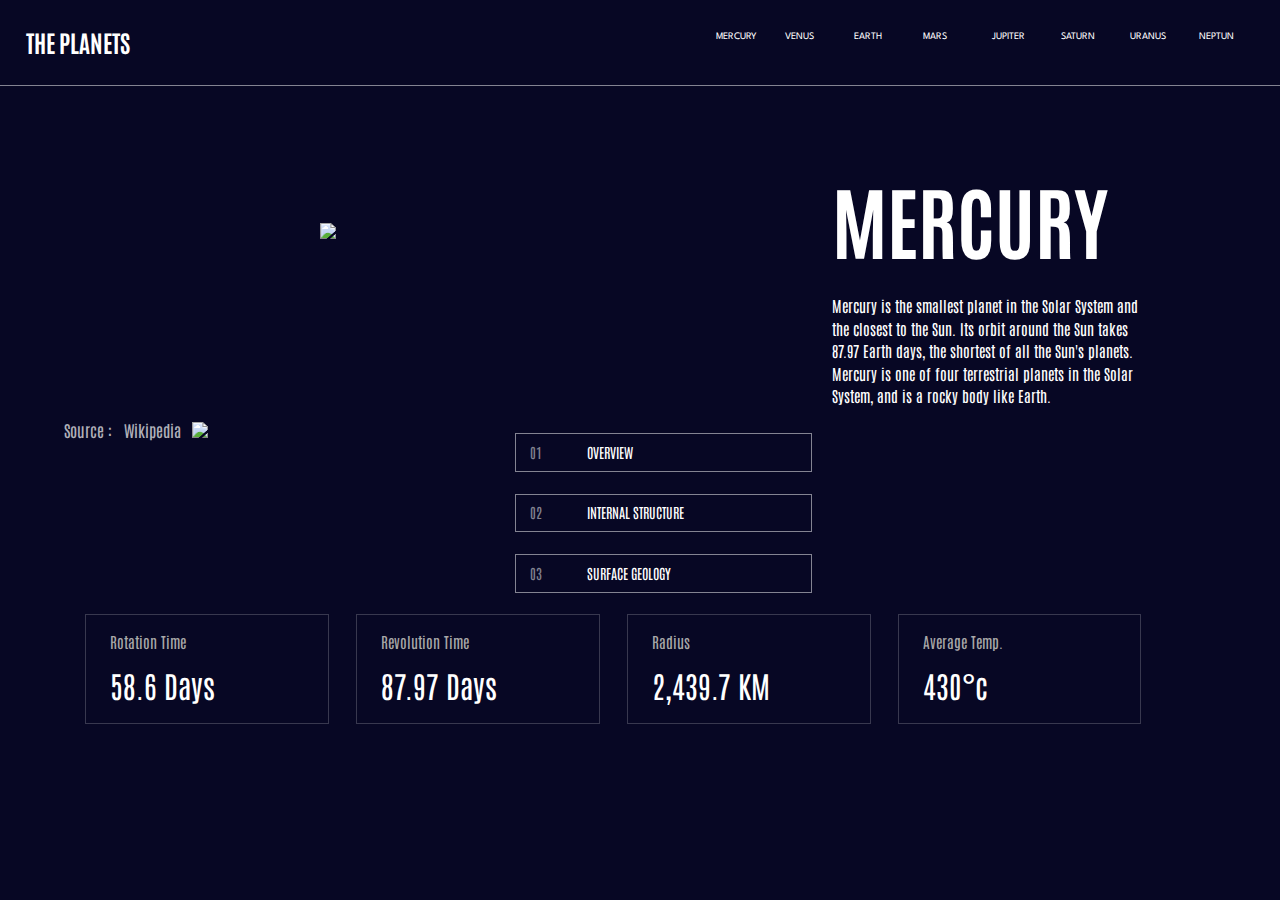
==== index.html @ b58ead9c "Add files via upload" ====
<!DOCTYPE html>
<html lang="en">

<head>
    <meta charset="UTF-8">
    <meta name="viewport" content="width=device-width, initial-scale=1.0">
    <link rel="icon" type="image/png" sizes="32x32" href="./assets/favicon-32x32.png">
    <link rel="stylesheet" href="style.css">
    <script src="https://ajax.googleapis.com/ajax/libs/jquery/3.6.0/jquery.min.js"></script>
    <title>Frontend Mentor | Planets fact site</title>
</head>
<header>
    <h2 id="logo">THE PLANETS</h2> <img id="menu" src="assets/icon-hamburger.png">
    <nav id="nva">
        <ul>
            <li id="prvi"> <a href="index.html">
                         Mercury<br/>
                    </a> </li>
            <li id="drugi"> <a href="venus.html">
                        Venus</a> </li>
            <li id="tretji"> <a href="earth.html">
                        Earth</a> </li>
            <li id="cetrti"> <a href="mars.html">
                        Mars</a> </li>
            <li id="peti"> <a href="jupiter.html">
                        Jupiter</a> </li>
            <li id="sesto"> <a href="saturn.html">
                        Saturn</a> </li>
            <li id="sedm"> <a href="uranus.html">
                        Uranus</a> </li>
            <li id="osm"> <a href="neptune.html">
                        Neptun</a> </li>
        </ul>
    </nav>
</header>

<body>
    <div id="ovMob">
        <div id="overview"><a href="#">OVERVIEW</a></div>
        <div id="structure"><a href="#">STRUCTURE</a></div>
        <div id="surface"><a href="#">SURFACE </a> </div>
    </div><img id="merSlika" src="assets/planet-mercury.svg">
    <div><img id="popUp" src="assets/geology-mercury.png"></div>
    <div id="merc">
        <input type="number" value="1" id="nevidse">
        <h1 id="mercNaslov">Mercury</h1>
        <div id="overTxtMerc">Mercury is the smallest planet in the Solar System and the closest to the Sun. Its orbit around the Sun takes 87.97 Earth days, the shortest of all the Sun's planets. Mercury is one of four terrestrial planets in the Solar System, and is a rocky body like Earth. </div>
        <div id="strMerc">Mercury appears to have a solid silicate crust and mantle overlying a solid, iron sulfide outer core layer, a deeper liquid core layer, and a solid inner core. The planet's density is the second highest in the Solar System at 5.427 g/cm3 , only slightly less than Earth's density. </div>
        <div id="srfcMerc">Source : Wikipedia Mercury's surface is similar in appearance to that of the Moon, showing extensive mare-like plains and heavy cratering, indicating that it has been geologically inactive for billions of years. It is more heterogeneous than either Mars's or the Moon’s. </div>
    </div>
    <div id="zani">Source :<a href="">Wikipedia</a><img src="assets/icon-source.svg"></div>
    <div id="ovTbt">
        <div id="overviewTbt">
            <p>01</p>OVERVIEW</div>
        <div id="structureTbt">
            <p>02</p>INTERNAL STRUCTURE</div>
        <div id="surfaceTbt">
            <p>03</p>SURFACE GEOLOGY </div>
    </div>
    <div id="zan">Source :<a href="">Wikipedia</a><img src="assets/icon-source.svg"></div>
    <div id="dosdn">
        <div id="z">
            <p id="zar">Rotation Time</p>
            <p id="desn">58.6 Days</p>
        </div>
        <div id="z">
            <p id="zar">Revolution Time</p>
            <p id="desn">87.97 Days</p>
        </div>
        <div id="z">
            <p id="zar">Radius</p>
            <p id="desn">2,439.7 KM</p>
        </div>
        <div id="z">
            <p id="zar">Average Temp.</p>
            <p id="desn">430°c</p>
        </div>
    </div>
</body>
<script src="main.js"></script>

</html>
---- style.css ----
@import url('https://fonts.googleapis.com/css2?family=Antonio&display=swap');
@import url('https://fonts.googleapis.com/css2?family=Spartan:wght@700&display=swap');
* {
    font-family: 'Antonio', sans-serif;
}

#ovTbt {
    display: none;
}

body {
    background: #070724;
    background-image: url(http://127.0.0.1:50473/assets/background-stars.png);
}

#nevidse {
    display: none;
}

#menu {
    width: 7%;
    cursor: pointer;
    background: #070724;
    margin: 0% 0% 1% 3%
}

#logo {
    width: 80%;
    border-radius: 0px;
    color: white;
    display: inline-block;
    margin: 2% 0% 0% 5%;
}

nav {
    text-overflow: clip;
    overflow: hidden;
    margin-top: 15%;
    display: none;
    background-color: #070724;
    width: 100%;
    height: 100vh;
    position: relative;
    z-index: 50;
}

ul li {
    background-color: #070724;
    margin: 0% 0% 0% 3%;
    width: 95%;
    border-radius: 0px;
    color: white;
    font-size: 45px;
    background-image: url(http://127.0.0.1:50473/assets/icon-chevron.png);
    background-position: right;
    background-repeat: no-repeat;
    border-bottom: 0.2px solid rgb(255, 255, 255, 0.5);
    padding: 0% 0% 2% 0%;
}

#zani {
    display: none;
}

ul li:last-child {
    border: none;
}

#prvi {
    color: #DEF4fc;
    font-size: 45px;
}

#drugi {
    color: #F7CC7F;
}

#tretji {
    color: #545BFE;
}

#cetrti {
    color: #FF6A45;
}

#peti {
    color: #ECAD7A;
}

#sesto {
    color: #FCCB6B
}

#sedm {
    color: #65F0D5;
}

#osm {
    color: #497EFA;
}

ul li a {
    cursor: pointer;
    font-size: 15px;
    text-decoration: none;
    color: white;
    text-transform: uppercase;
    font-family: 'Spartan', sans-serif;
    margin-left: 0%;
    padding: 0%;
}

#merSlika {
    width: 30%;
    margin: 15% 35% 15% 35%;
    border-radius: 0px;
    position: relative;
}

#popUp {
    position: absolute;
    width: 25%;
    margin-top: -30%;
    margin-left: 35%;
    float: left;
    display: none;
}

header {
    height: 45px;
    border-bottom: 0.2px solid rgb(255, 255, 255, 0.5);
}

#ovMob {
    padding: 5% 0% 0% 0%;
    height: 35px;
    width: 100%;
    display: inline-block;
    border-bottom: 0.2px solid rgb(255, 255, 255, 0.5);
}

#overview {
    margin-left: 7%;
    width: 30%;
    display: inline-block;
}

#structure {
    width: 30%;
    display: inline-block;
}

#surface {
    width: 30%;
    display: inline-block;
    text-align: center;
}

#surface a {
    color: white;
    text-decoration: none;
}

#structure a {
    color: white;
    text-decoration: none;
}

#overview a {
    color: white;
    text-decoration: none;
    padding-bottom: 8%;
}

.active {
    border-bottom: 5px solid #419EBB;
}

#mercNaslov {
    text-transform: uppercase;
    text-align: center;
    color: white;
    font-family: 'Antonio', sans-serif;
    font-size: 40px;
}

#merc {
    text-align: center;
    width: 90%;
    margin-left: 5%;
    color: white;
    font-family: 'Spartan', sans-serif;
    font-size: 13px;
    line-height: 1.5;
}

#strMerc {
    display: none;
}

#srfcMerc {
    display: none;
}

#z {
    border: 1px solid rgb(255, 255, 255, .2);
    height: 48px;
    color: white;
    text-align: right;
    width: 90%;
    margin: 5% 0% 0% 5%;
}

#zar {
    margin: 5% 0% 0% 0%;
    height: 16px;
    font-size: 12px;
    display: inline-block;
    float: left;
    width: 40%;
    text-align: left;
    margin-left: 5%;
    color: darkgray;
}

#desn {
    margin-right: 5%;
    display: inline-block;
    float: right;
    width: 40%;
    text-align: right;
    height: 25.88px;
    font-size: 20px;
    margin: 2% 5% 0% 0%;
}

#zan {
    color: rgb(255, 255, 255, .5);
    font-size: 14px;
    margin: 10% 0% 0% 0%;
    width: 40%;
    height: 35px;
    margin-left: 30%;
    margin-right: 30%;
    text-align: center;
}

#zan img {
    margin-left: 5%;
}

#zan a {
    color: rgb(255, 255, 255, .5);
}

@media screen and (min-width: 700px) {
    * {
        margin: 0;
        padding: 0;
    }
    body {
        background-image: url("assets/background-stars.png");
    }
    header {
        border: none;
    }
    #logo {
        display: block;
        text-align: center;
        width: 90%;
    }
    #zani {
        display: none;
    }
    #ovMob {
        display: none;
    }
    nav {
        margin: 0%;
        margin-bottom: 0%;
        padding: 0% 0% 5% 0%;
        display: block;
        background-color: transparent;
        width: 100%;
        height: 7vh;
        border-bottom: 1px solid rgb(255, 255, 255, .5);
    }
    ul li {
        background-color: #070724;
        margin: 5% 0% 0% 0%;
        width: 100%;
        border-radius: 0px;
        color: white;
        font-size: 4px;
        background-image: none;
        background-position: none;
        border: none;
        padding: 0% 0% 0% 2%;
        display: inline;
    }
    ul li a {
        cursor: pointer;
        font-size: 10px;
        text-decoration: none;
        color: white;
        text-transform: uppercase;
        font-family: 'Spartan', sans-serif;
        margin-left: 0%;
        padding: 0%;
    }
    #prvi {
        display: inline-flex;
        float: left;
        width: 8%;
        margin-left: 10%;
    }
    #drugi {
        display: inline-flex;
        float: left;
        width: 8%;
    }
    #tretji {
        display: inline-flex;
        float: left;
        width: 8%;
    }
    #cetrti {
        display: inline-flex;
        float: left;
        width: 8%;
    }
    #peti {
        display: inline-flex;
        float: left;
        width: 8%;
    }
    #sesto {
        display: inline-flex;
        float: left;
        width: 8%;
    }
    #sedm {
        display: inline-flex;
        float: left;
        width: 8%;
    }
    #osm {
        display: inline-flex;
        float: left;
        width: 8%;
    }
    #menu {
        display: none;
    }
    #merSlika {
        width: 25%;
    }
    #merc {
        float: left;
        width: 45%;
        text-align: left;
        font-size: 15px;
    }
    #mercNaslov {
        margin-bottom: 5%;
        text-align: left;
    }
    #ovTbt {
        display: block;
        float: right;
        width: 45%;
        margin-top: 2%;
        margin-left: 4%;
    }
    #overviewTbt,
    p {
        color: rgb(255, 255, 255, .5);
        display: inline;
        margin: 5%;
        margin-right: 15%;
        padding-top: 2%;
    }
    #overviewTbt {
        cursor: pointer;
        display: block;
        width: 68%;
        border: 1px solid rgb(255, 255, 255, .5);
        margin: 0%;
        height: 28px;
        margin-left: 5%;
        font-size: 14px;
        color: white;
    }
    #overviewTbt:hover {
        background-color: slategray;
    }
    #structureTbt,
    p {
        color: rgb(255, 255, 255, .5);
        display: inline;
        margin: 5%;
        margin-right: 15%;
        padding-top: 2%;
    }
    #structureTbt {
        cursor: pointer;
        display: block;
        width: 68%;
        border: 1px solid rgb(255, 255, 255, .5);
        height: 28px;
        margin: 5%;
        font-size: 14px;
        color: white;
    }
    #structureTbt:hover {
        background-color: slategray;
    }
    #surfaceTbt,
    p {
        color: rgb(255, 255, 255, .5);
        display: inline;
        margin: 5%;
        margin-right: 15%;
        padding-top: 2%;
    }
    #surfaceTbt {
        cursor: pointer;
        color: white;
        text-align: left;
        display: block;
        width: 68%;
        font-size: 14px;
        border: 1px solid rgb(255, 255, 255, .5);
        height: 28px;
        margin: 5%;
    }
    #surfaceTbt:hover {
        background-color: slategray;
    }
    #zan {
        clear: both;
        display: block;
        width: 90%;
        text-align: left;
        margin-left: 5%;
        padding-top: 2%;
        margin-bottom: 5%;
    }
    #z {
        display: inline-block;
        width: 18%;
        margin: 0%;
        height: 88px;
        margin-left: 5%;
    }
    #zar {
        display: block;
        width: 89%;
        margin-left: 10%;
        text-align: left;
    }
    #desn {
        width: 90%;
        margin-top: 5%;
        margin-left: 0%;
        margin-right: 0%;
        display: block;
        text-align: left;
        color: white;
    }
    .active1 {
        background-color: #419EBB;
    }
    .active2 {
        background-color: #EDA249;
    }
    .active3 {
        background-color: #6D2ED5;
    }
    .active4 {
        background-color: #D14C32;
    }
    .active5 {
        background-color: #D83A34;
    }
    .active6 {
        background-color: #CD5120;
    }
    .active7 {
        background-color: #1EC1A2;
    }
    .active8 {
        background-color: #2D68F0;
    }
}

@media screen and (min-width: 950px) {
    * {
        margin: 0;
        padding: 0;
    }
    #logo {
        display: inline-block;
        text-align: left;
        width: 45%;
        float: left;
        margin: 2%;
        padding: 0%;
    }
    #ovMob {
        display: none;
    }
    header {
        border-bottom: 1px solid rgb(255, 255, 255, .5);
        height: 85px;
        width: 100%;
    }
    nav {
        margin: 2.5% 0% 0% 0%;
        padding: 0%;
        display: inline-block;
        background-color: transparent;
        width: 45%;
        float: right;
        border: none;
    }
    ul li {
        background-color: #070724;
        margin: 0% 0% 0% 0%;
        width: 100%;
        border-radius: 0px;
        color: white;
        font-size: 4px;
        background-image: none;
        background-position: none;
        border: none;
        padding: 0% 0% 0% 02%;
        display: inline-flex;
    }
    ul li a {
        display: inline-flex;
        cursor: pointer;
        font-size: 10px;
        text-decoration: none;
        color: white;
        text-transform: uppercase;
        font-family: 'Spartan', sans-serif;
        margin-left: 0%;
        padding: 0%;
        margin: 0%;
    }
    #prvi {
        display: inline-flex;
        float: left;
        width: 10%;
        margin-left: 0%;
    }
    #drugi {
        display: inline-flex;
        float: left;
        width: 10%;
        margin-left: 0%;
    }
    #tretji {
        display: inline-flex;
        float: left;
        width: 10%;
        margin-left: 0%;
    }
    #cetrti {
        display: inline-flex;
        float: left;
        width: 10%;
        margin-left: 0%;
    }
    #peti {
        display: inline-flex;
        float: left;
        width: 10%;
        margin-left: 0%;
    }
    #sesto {
        display: inline-flex;
        float: left;
        width: 10%;
        margin-left: 0%;
    }
    #sedm {
        display: inline-flex;
        float: left;
        width: 10%;
        margin-left: 0%;
    }
    #osm {
        display: inline-flex;
        float: left;
        width: 10%;
        margin-left: 0%;
    }
    #merSlika {
        margin: 0%;
        margin-right: 15%;
        margin-left: 25%;
        margin-top: 10%;
        width: 20%;
        display: inline-block;
        float: left;
    }
    #merc {
        float: left;
        width: 25%;
        display: inline-block;
        text-align: left;
        font-size: 15px;
    }
    #mercNaslov {
        margin-bottom: 5%;
        margin-top: 20%;
        text-align: left;
        font-size: 80px;
    }
    #zan {
        display: none;
    }
    #zani {
        display: inline-block;
        float: left;
        width: 30%;
        margin: 1% 0% 0% 5%;
        color: rgb(255, 255, 255, .7);
    }
    #zani a {
        text-decoration: none;
        color: rgb(255, 255, 255, .7);
        margin: 3%;
        width: 50%;
    }
    #dosdn {
        width: 90%;
        display: inline-block;
        clear: both;
        text-align: center;
        margin-left: 2%;
    }
    #z {
        display: inline-block;
        width: 21%;
        margin: 0%;
        margin-top: 0%;
        margin-bottom: 5%;
        height: 108px;
        margin-left: 2%;
    }
    #zar {
        display: block;
        width: 89%;
        font-size: 15px;
        margin-left: 10%;
        text-align: left;
    }
    #desn {
        width: 90%;
        margin-top: 5%;
        margin-left: 0%;
        margin-right: 0%;
        font-size: 30px;
        display: block;
        text-align: left;
        color: white;
    }
    #ovTbt {
        display: inline-block;
        float: left;
        width: 34%;
        margin-left: 3.5%;
        margin-top: 2%;
        padding: 0%;
    }
    #popUp {
        position: absolute;
        width: 15%;
        margin-top: 25%;
        margin-left: -35%;
        float: left;
        display: none;
    }
    .active1 {
        background-color: #419EBB;
    }
    .active2 {
        background-color: #EDA249;
    }
    .active3 {
        background-color: #6D2ED5;
    }
    .active4 {
        background-color: #D14C32;
    }
    .active5 {
        background-color: #D83A34;
    }
    .active6 {
        background-color: #CD5120;
    }
    .active7 {
        background-color: #1EC1A2;
    }
    .active8 {
        background-color: #2D68F0;
    }
}
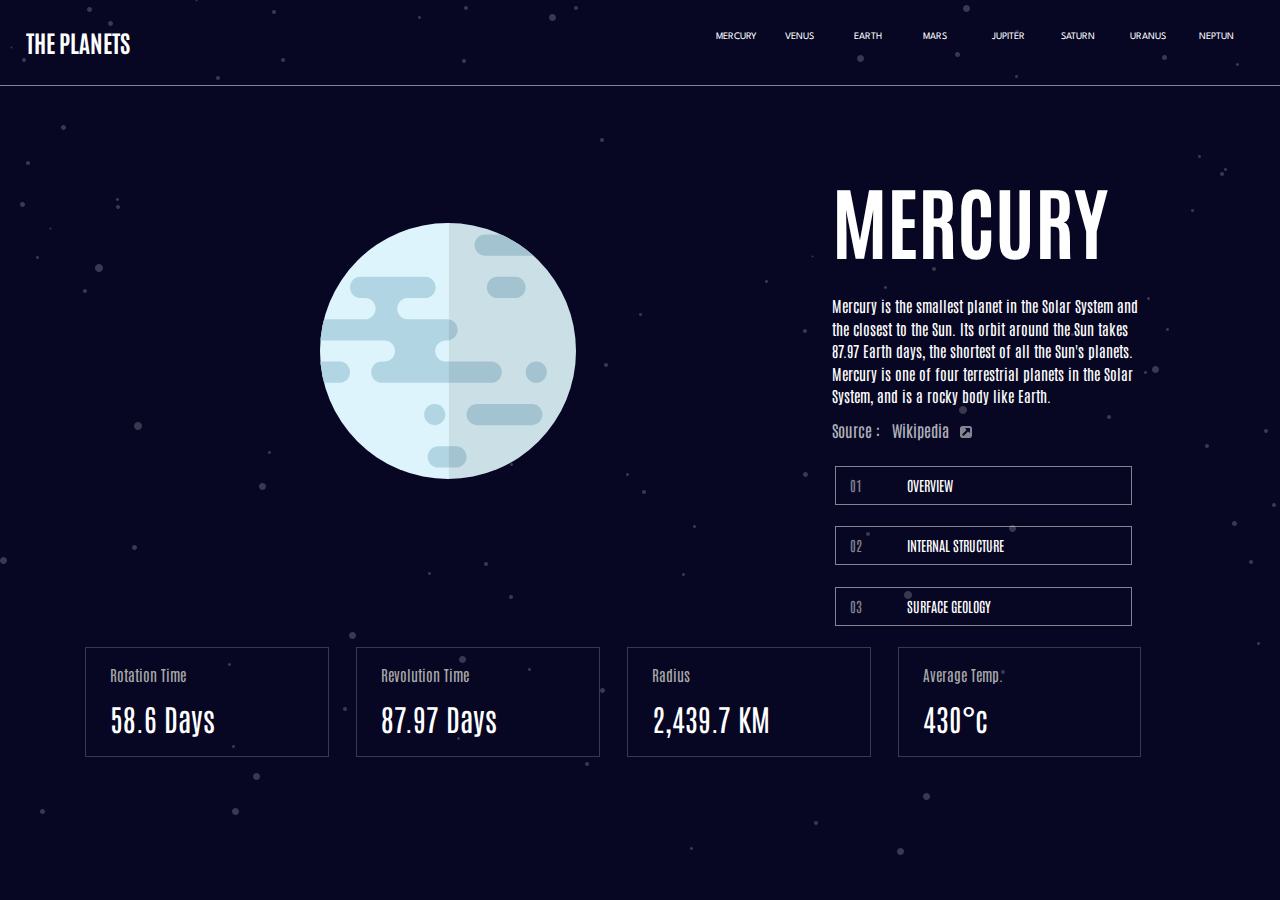
==== commit a5f2b872: "Update index.html" ====
--- a/index.html
+++ b/index.html
@@ -10,7 +10,7 @@
     <title>Frontend Mentor | Planets fact site</title>
 </head>
 <header>
-    <h2 id="logo">THE PLANETS</h2> <img id="menu" src="assets/icon-hamburger.png">
+    <h2 id="logo">THE PLANETS</h2> <img id="menu" src="/assets/icon-hamburger.png">
     <nav id="nva">
         <ul>
             <li id="prvi"> <a href="index.html">
@@ -39,8 +39,8 @@
         <div id="overview"><a href="#">OVERVIEW</a></div>
         <div id="structure"><a href="#">STRUCTURE</a></div>
         <div id="surface"><a href="#">SURFACE </a> </div>
-    </div><img id="merSlika" src="assets/planet-mercury.svg">
-    <div><img id="popUp" src="assets/geology-mercury.png"></div>
+    </div><img id="merSlika" src="/assets/planet-mercury.svg">
+    <div><img id="popUp" src="/assets/geology-mercury.png"></div>
     <div id="merc">
         <input type="number" value="1" id="nevidse">
         <h1 id="mercNaslov">Mercury</h1>
@@ -57,7 +57,7 @@
         <div id="surfaceTbt">
             <p>03</p>SURFACE GEOLOGY </div>
     </div>
-    <div id="zan">Source :<a href="">Wikipedia</a><img src="assets/icon-source.svg"></div>
+    <div id="zan">Source :<a href="">Wikipedia</a><img src="/assets/icon-source.svg"></div>
     <div id="dosdn">
         <div id="z">
             <p id="zar">Rotation Time</p>
@@ -79,4 +79,4 @@
 </body>
 <script src="main.js"></script>
 
-</html>+</html>
